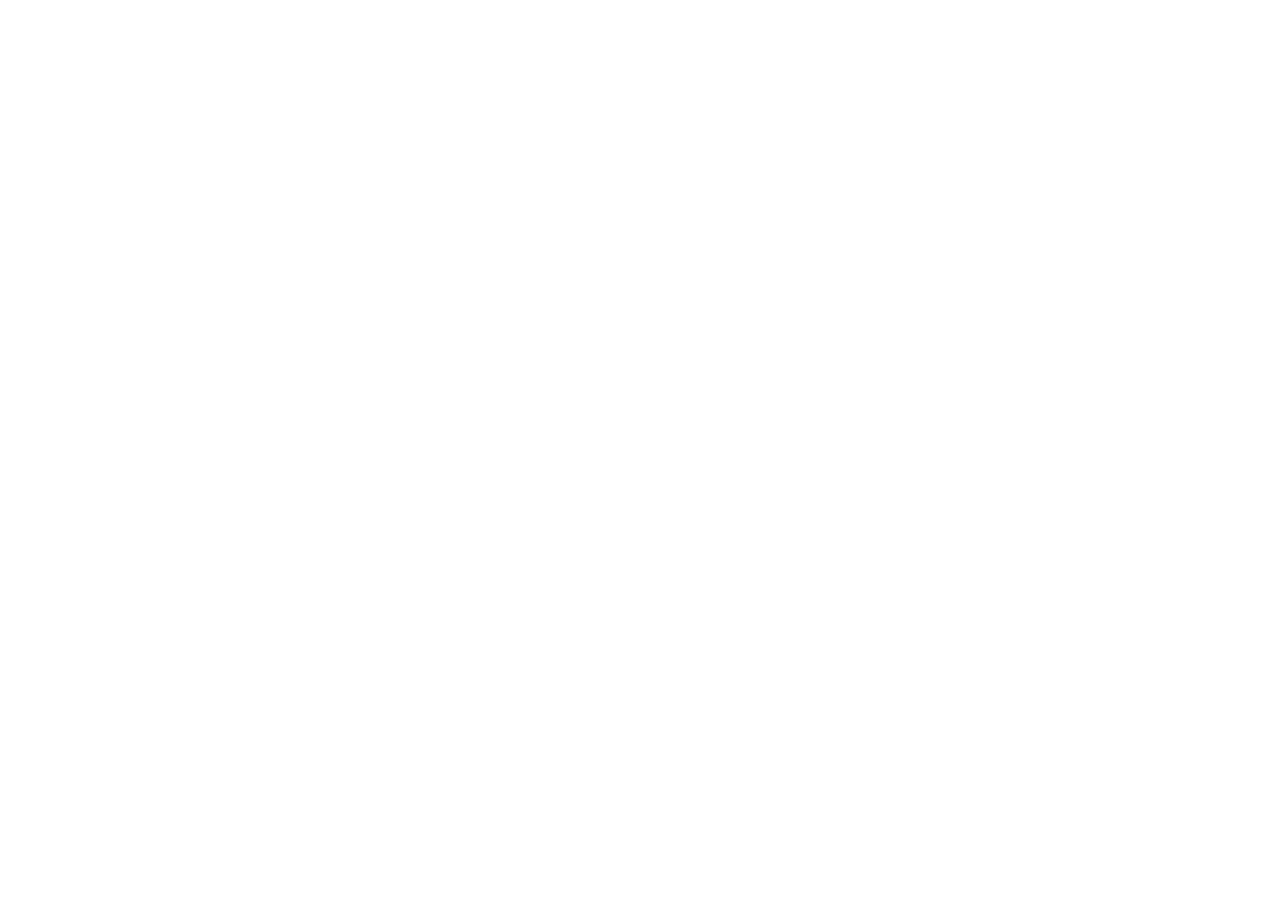
==== index.html @ 1223020d "started the project" ====
<!DOCTYPE html>
<html lang="en">
<head>
    <meta charset="UTF-8">
    <meta http-equiv="X-UA-Compatible" content="IE=edge">
    <meta name="viewport" content="width=device-width, initial-scale=1.0">
    <title>Home-SHOP</title>
</head>
<body>
    
</body>
</html>
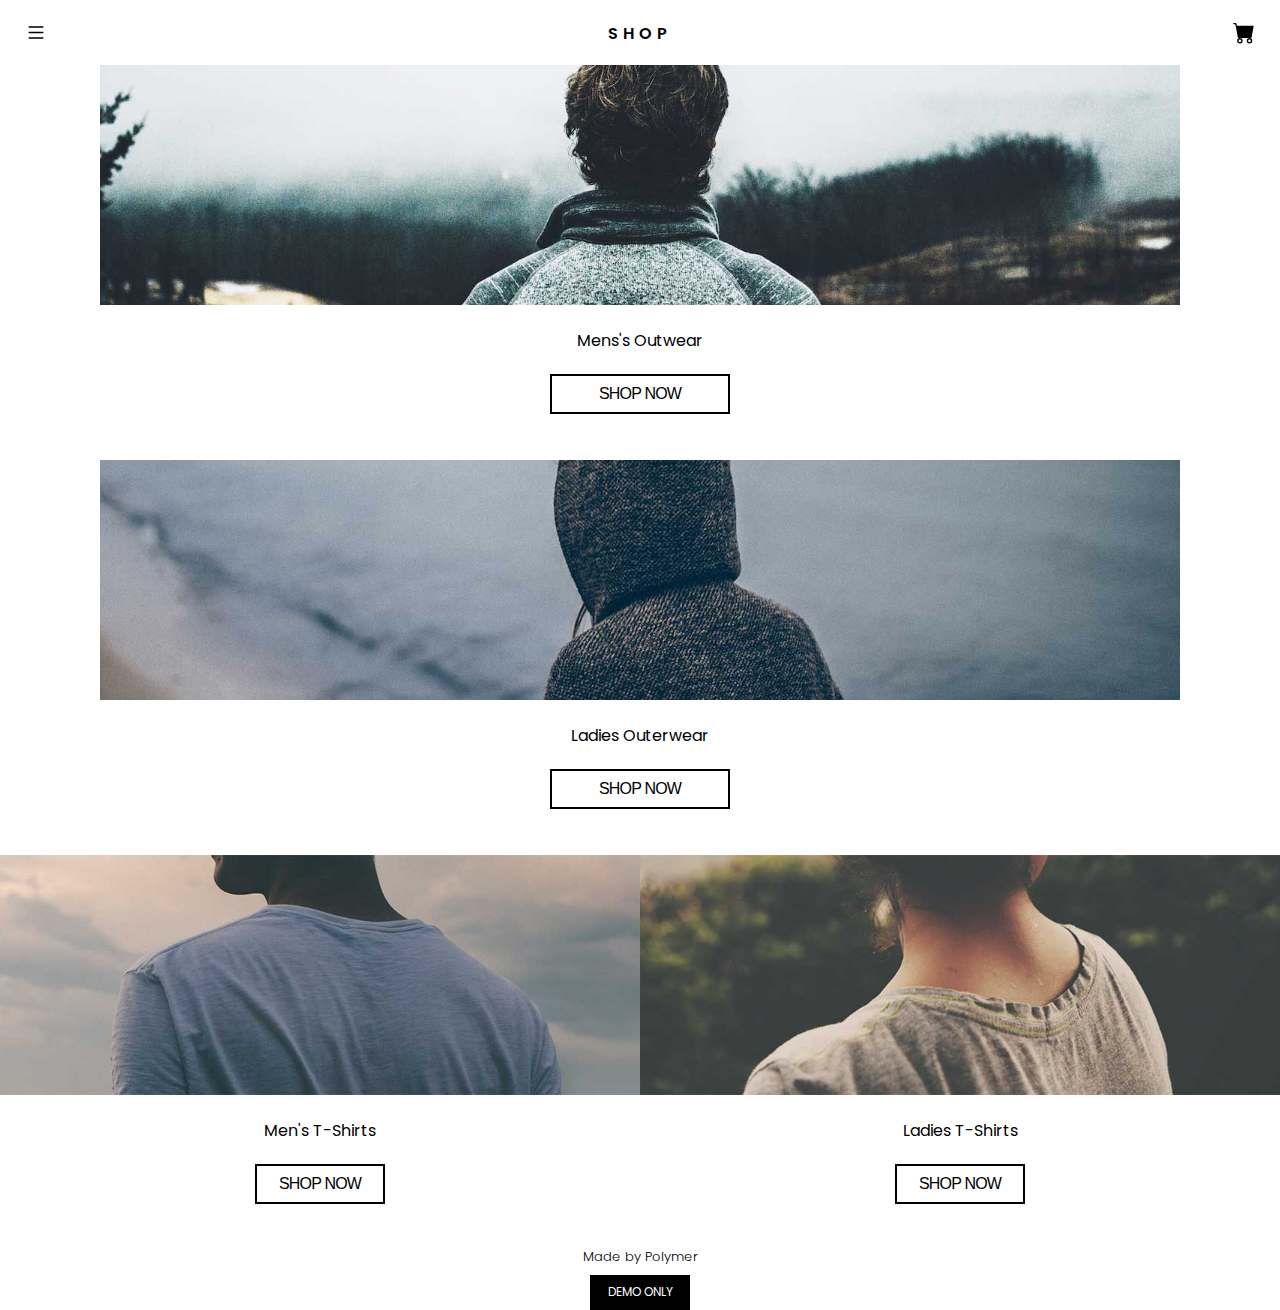
==== commit 4b236ec3: "completed index page mobile design" ====
--- a/index.html
+++ b/index.html
@@ -1,12 +1,85 @@
 <!DOCTYPE html>
 <html lang="en">
-<head>
-    <meta charset="UTF-8">
-    <meta http-equiv="X-UA-Compatible" content="IE=edge">
-    <meta name="viewport" content="width=device-width, initial-scale=1.0">
-    <title>Home-SHOP</title>
-</head>
-<body>
-    
-</body>
-</html>+  <head>
+    <meta charset="UTF-8" />
+    <meta http-equiv="X-UA-Compatible" content="IE=edge" />
+    <meta name="viewport" content="width=device-width, initial-scale=1.0" />
+    <title>Home - SHOP</title>
+    <link rel="preconnect" href="https://fonts.googleapis.com" />
+    <link rel="preconnect" href="https://fonts.gstatic.com" crossorigin />
+    <!-- font-family: 'Poppins', sans-serif; -->
+    <link rel="preconnect" href="https://fonts.googleapis.com" />
+    <link rel="preconnect" href="https://fonts.gstatic.com" crossorigin />
+    <link
+      href="https://fonts.googleapis.com/css2?family=Poppins:wght@300;400;600;700&display=swap"
+      rel="stylesheet"
+    />
+    <link rel="stylesheet" href="/assets/css/normalize.css" />
+    <link rel="stylesheet" href="/assets/css/style.css" />
+  </head>
+  <body>
+    <header>
+      <img src="/assets/images/menu-icon.svg" alt="" class="header-menu-icon" />
+      <p class="header-title">SHOP</p>
+      <img src="/assets/images/cart-icon.svg" alt="" class="header-cart-icon" />
+    </header>
+    <section>
+      <div class="top-link-bar">
+        <div class="topbar-style-link">Mens's Outwear</div>
+        <div class="topbar-style-link">Ladies Outwear</div>
+        <div class="topbar-style-link">Mens's T-shirs</div>
+        <div class="topbar-style-link">Ladies T-shirts</div>
+      </div>
+      <div class="shop-style">
+        <div class="style-image-container">
+          <img
+            src="assets/images/mens_outerwear.jpg"
+            alt=""
+            class="shop-style-image"
+          />
+        </div>
+        <p class="shop-style-title">Mens's Outwear</p>
+        <button class="shop-style-button">SHOP NOW</button>
+      </div>
+      <div class="shop-style">
+        <div class="style-image-container">
+          <img
+            src="assets/images/ladies_outerwear.jpg"
+            alt=""
+            class="shop-style-image"
+          />
+        </div>
+        <p class="shop-style-title">Ladies Outerwear</p>
+        <button class="shop-style-button">SHOP NOW</button>
+      </div>
+      <div class="costom-style">
+        <div class="shop-style">
+          <div class="style-image-container">
+            <img
+              src="assets/images/mens_tshirts.jpg"
+              alt=""
+              class="shop-style-image"
+            />
+          </div>
+          <p class="shop-style-title">Men's T-Shirts</p>
+          <button class="shop-style-button">SHOP NOW</button>
+        </div>
+        <div class="shop-style">
+          <div class="style-image-container">
+            <img
+              src="assets/images/ladies_tshirts.jpg"
+              alt=""
+              class="shop-style-image"
+            />
+          </div>
+          <p class="shop-style-title">Ladies T-Shirts</p>
+          <button class="shop-style-button">SHOP NOW</button>
+        </div>
+      </div>
+    </section>
+    <footer>
+      <div class="source-link">Made by Polymer</div>
+      <div class="demo-only">DEMO ONLY</div>
+    </footer>
+  </body>
+</html>
--- a/assets/css/style.css
+++ b/assets/css/style.css
@@ -0,0 +1,129 @@
+/*Mobile First Approach*/
+
+html,
+body {
+  font-family: "Poppins", sans-serif;
+  margin: 0;
+  padding: 0;
+  width: 100%;
+  font-size: 16px;
+}
+
+body {
+  width: 100%;
+}
+
+/* header */
+
+header {
+  display: flex;
+  justify-content: space-between;
+  height: 65px;
+}
+
+.header-menu-icon {
+  width: 22px;
+  margin-left: 25px;
+}
+
+.header-title {
+  font-weight: 600;
+  letter-spacing: 5px;
+  margin-top: 25px;
+}
+
+.header-cart-icon {
+  width: 22px;
+  margin-right: 25px;
+}
+
+/* top link bar */
+
+.top-link-bar {
+  display: none;
+}
+
+/* shop style */
+
+.shop-style {
+  display: flex;
+  align-items: center;
+  flex-direction: column;
+  height: 395px;
+  gap: 7px;
+}
+
+.shop-image-container {
+  height: 240px;
+}
+
+.shop-style-image {
+  width: 100%;
+  height: 240px;
+  object-fit: cover;
+}
+
+.shop-style-title {
+  font-weight: 400;
+}
+
+.shop-style-button {
+  align-items: center;
+  background-color: #fff;
+  border: 2px solid #000;
+  box-sizing: border-box;
+  color: #000;
+  cursor: pointer;
+  display: inline-flex;
+  fill: #000;
+  font-family: Inter, sans-serif;
+  font-weight: 400;
+  height: 40px;
+  justify-content: center;
+  letter-spacing: -0.8px;
+  line-height: 24px;
+  width: 180px;
+  outline: 0;
+  padding: 0 17px;
+  text-align: center;
+  text-decoration: none;
+  transition: all 0.3s;
+  user-select: none;
+  -webkit-user-select: none;
+  touch-action: manipulation;
+}
+
+/* Costom style */
+
+.costom-style {
+  display: flex;
+}
+
+.costom-style .shop-style-button {
+  width: 130px;
+}
+
+/*footer*/
+
+footer {
+  display: flex;
+  align-items: center;
+  flex-direction: column;
+  height: 60px;
+}
+
+.source-link {
+  font-size: 13px;
+  font-weight: 300;
+  padding-bottom: 10px;
+}
+
+.demo-only {
+  height: 30px;
+  width: 100px;
+  background-color: black;
+  color: white;
+  text-align: center;
+  font-size: 12px;
+  padding-top: 10px;
+}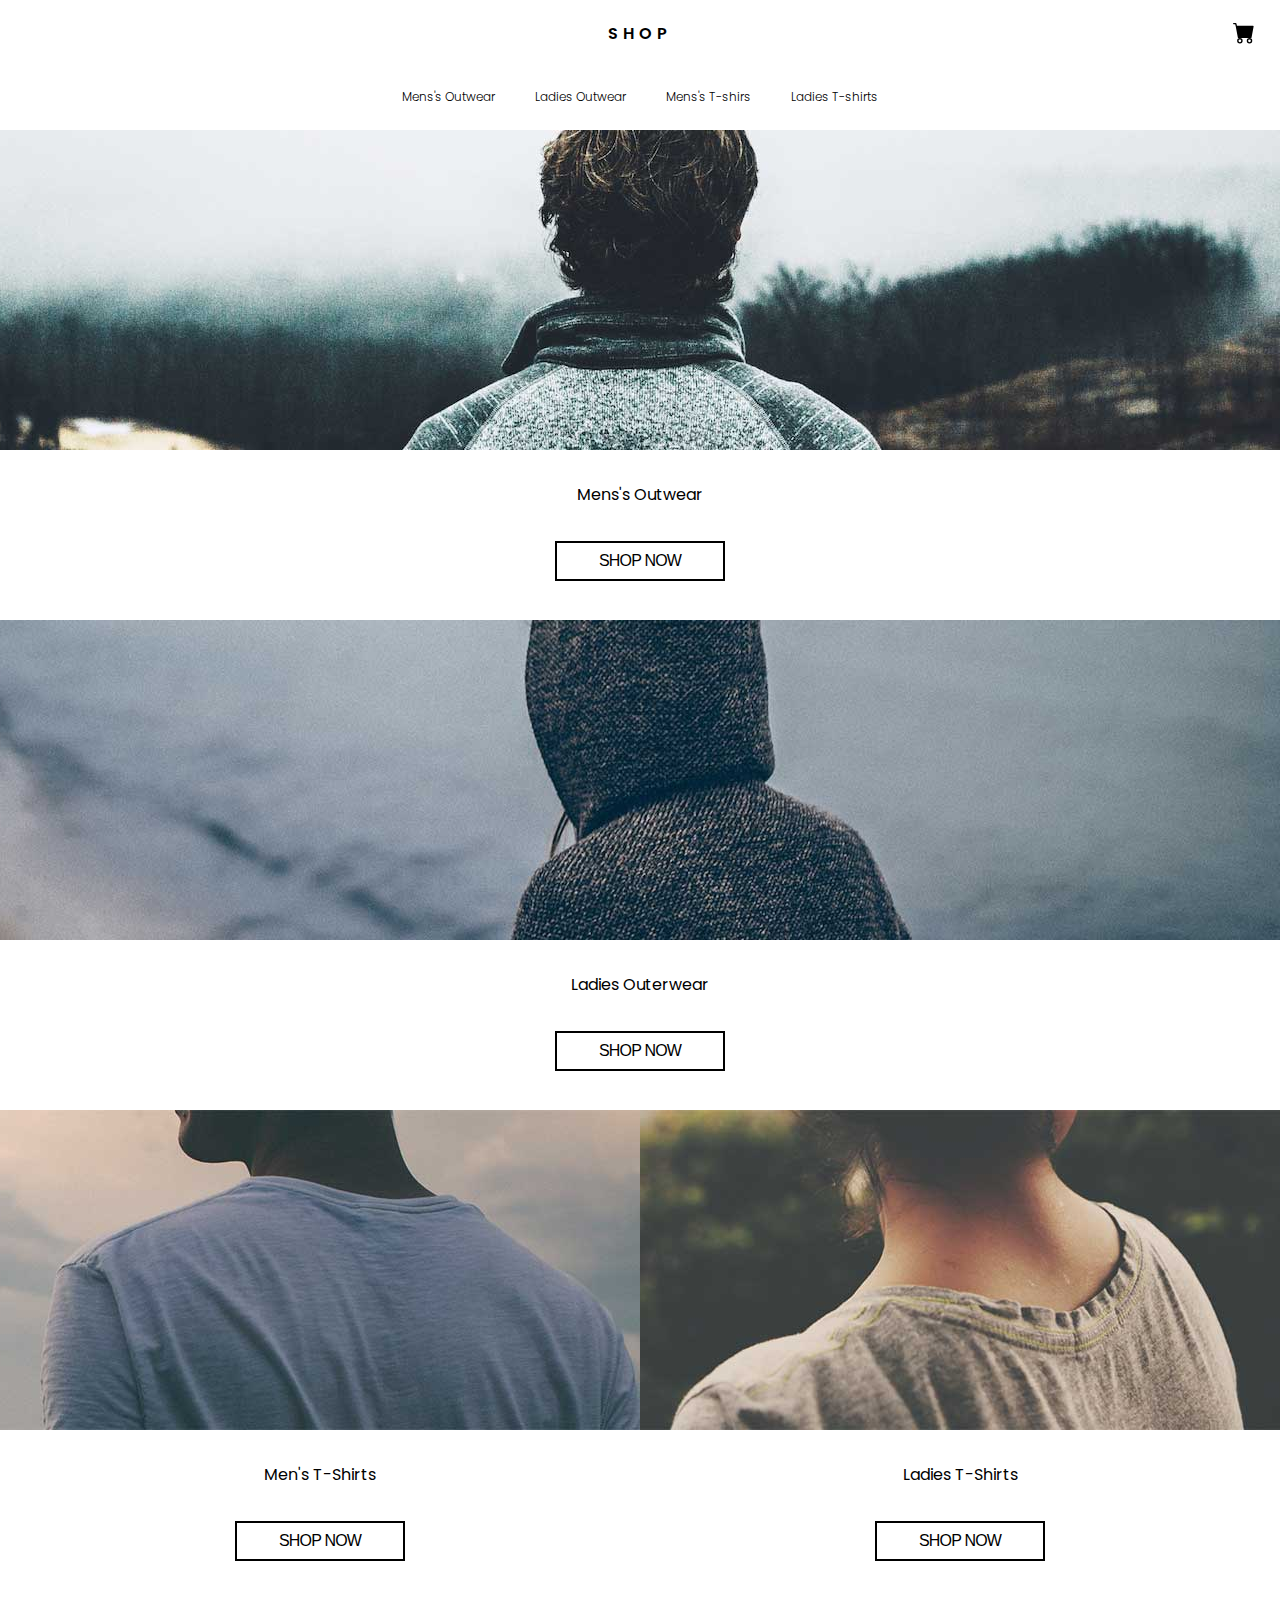
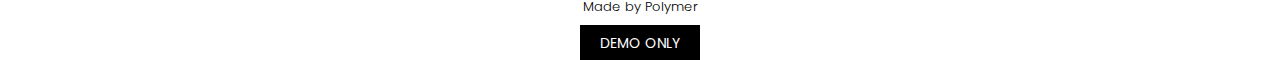
==== commit 96fd1534: "modified for clean code" ====
--- a/index.html
+++ b/index.html
@@ -52,7 +52,7 @@
         <p class="shop-style-title">Ladies Outerwear</p>
         <button class="shop-style-button">SHOP NOW</button>
       </div>
-      <div class="costom-style">
+      <div class="custom-style">
         <div class="shop-style">
           <div class="style-image-container">
             <img
--- a/assets/css/style.css
+++ b/assets/css/style.css
@@ -95,11 +95,11 @@
 
 /* Costom style */
 
-.costom-style {
+.custom-style {
   display: flex;
 }
 
-.costom-style .shop-style-button {
+.custom-style .shop-style-button {
   width: 130px;
 }
 
@@ -126,4 +126,74 @@
   text-align: center;
   font-size: 12px;
   padding-top: 10px;
-}+}
+
+/* For tablet */
+
+@media all and (min-width: 768px) {
+  /* header */
+
+  .header-menu-icon {
+    visibility: hidden;
+  }
+
+  /* top link bar */
+
+  .top-link-bar {
+    display: flex;
+    justify-content: center;
+    gap: 40px;
+    font-size: 12px;
+    font-weight: 300;
+    height: 40px;
+    margin-top: 25px;
+  }
+
+  /* shop-style */
+
+  .shop-style {
+    height: 490px;
+  }
+
+  .shop-image-container {
+    height: 320px;
+  }
+
+  .shop-style-image {
+    height: 320px;
+  }
+
+  .shop-style-title {
+    margin-top: 25px;
+  }
+
+  .shop-style-button {
+    margin-top: 13px;
+    width: 170px;
+  }
+
+  /* custom-style */
+
+  .custom-style .shop-style-button {
+    width: 170px;
+  }
+
+  /* footer */
+  .demo-only {
+    width: 120px;
+    font-size: 14px;
+  }
+}
+
+/*FOR 1080p desktop*/
+
+@media all and (min-width: 1440px) {
+  /* costom style*/
+  .custom-style {
+    display: flex;
+    justify-content: center;
+  }
+  .custom-style .shop-style {
+    width: 720px;
+  }
+}
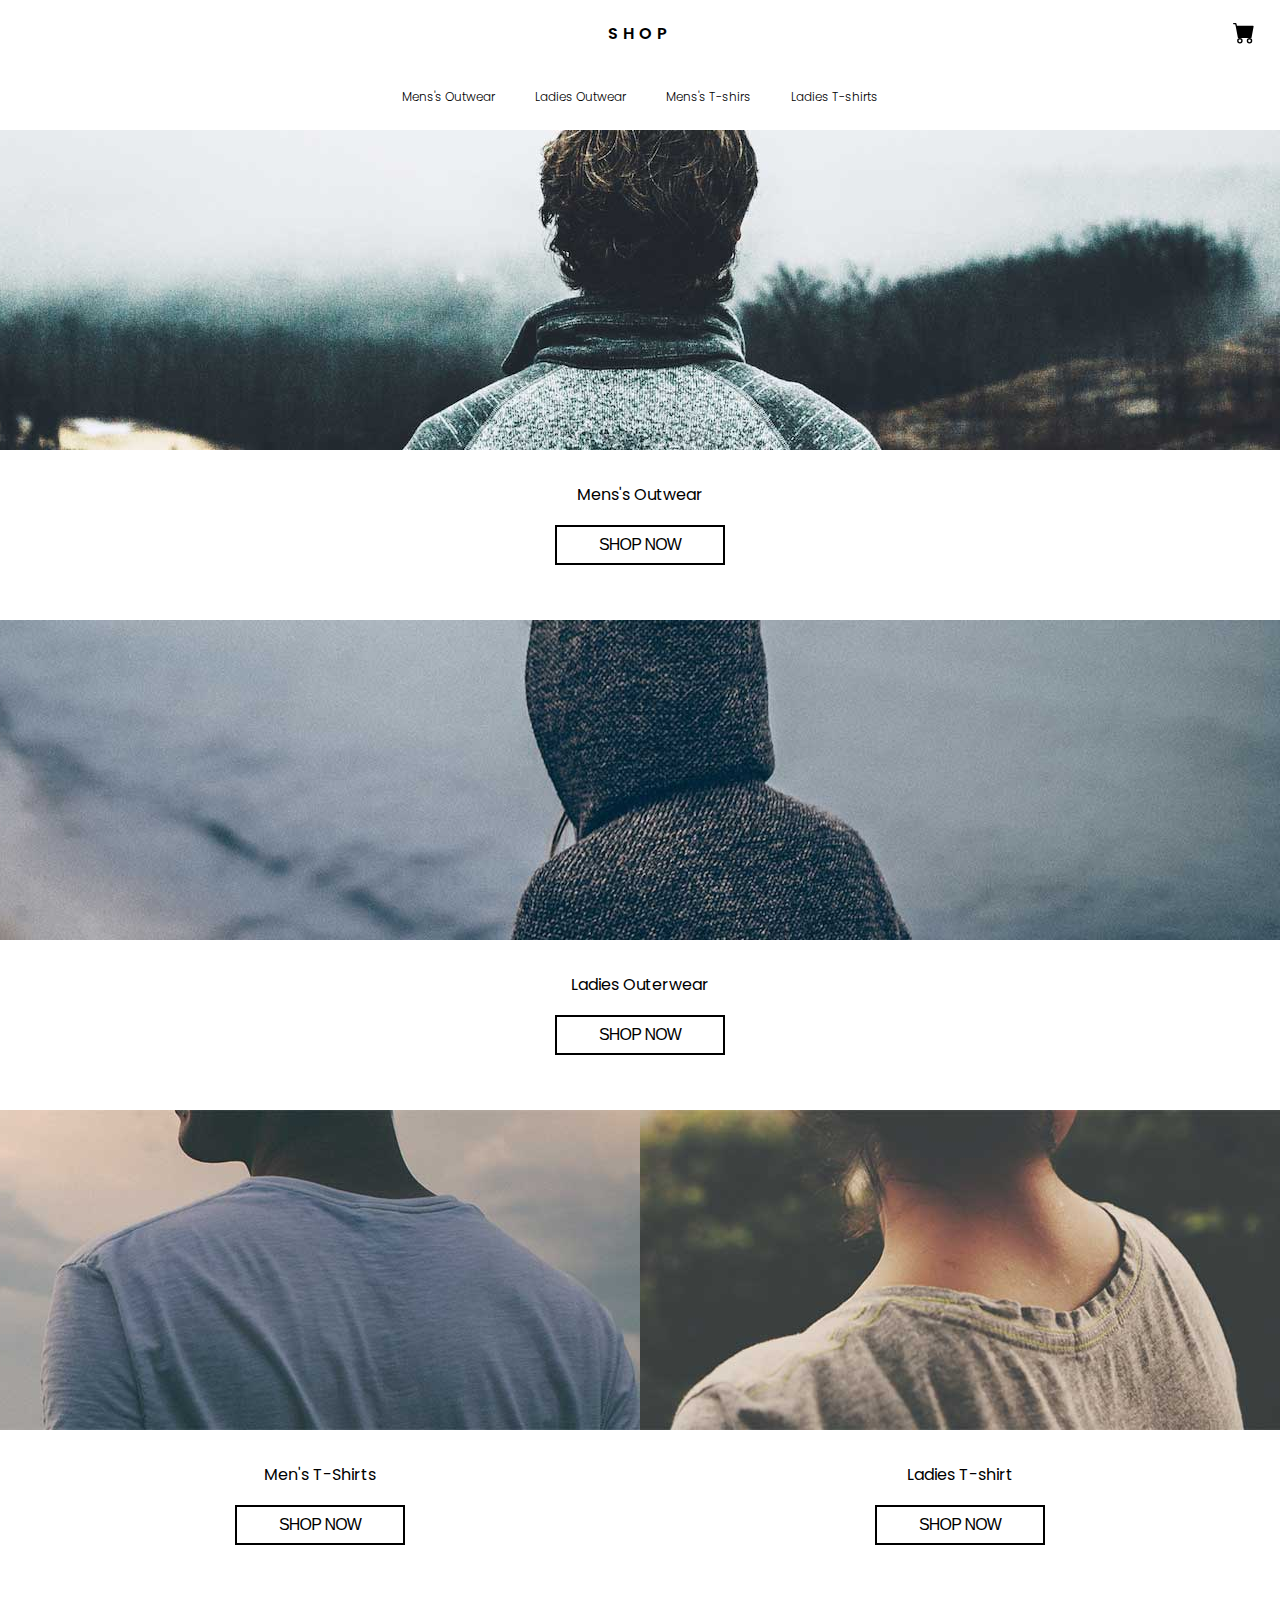
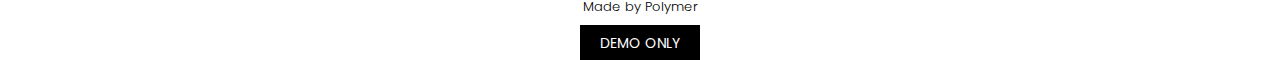
==== commit 30e59474: "modified to add link" ====
--- a/index.html
+++ b/index.html
@@ -38,7 +38,7 @@
             class="shop-style-image"
           />
         </div>
-        <p class="shop-style-title">Mens's Outwear</p>
+        <a href="outfit.html" class="shop-style-title">Mens's Outwear</a>
         <button class="shop-style-button">SHOP NOW</button>
       </div>
       <div class="shop-style">
@@ -49,7 +49,7 @@
             class="shop-style-image"
           />
         </div>
-        <p class="shop-style-title">Ladies Outerwear</p>
+        <a href="outfit.html" class="shop-style-title">Ladies Outerwear</a>
         <button class="shop-style-button">SHOP NOW</button>
       </div>
       <div class="custom-style">
@@ -61,7 +61,7 @@
               class="shop-style-image"
             />
           </div>
-          <p class="shop-style-title">Men's T-Shirts</p>
+          <a href="outfit.html" class="shop-style-title">Men's T-Shirts</a>
           <button class="shop-style-button">SHOP NOW</button>
         </div>
         <div class="shop-style">
@@ -72,7 +72,7 @@
               class="shop-style-image"
             />
           </div>
-          <p class="shop-style-title">Ladies T-Shirts</p>
+          <a href="outfit.html" class="shop-style-title">Ladies T-shirt</a>
           <button class="shop-style-button">SHOP NOW</button>
         </div>
       </div>
--- a/assets/css/style.css
+++ b/assets/css/style.css
@@ -65,6 +65,8 @@
 
 .shop-style-title {
   font-weight: 400;
+  text-decoration: none !important;
+  color: inherit;
 }
 
 .shop-style-button {
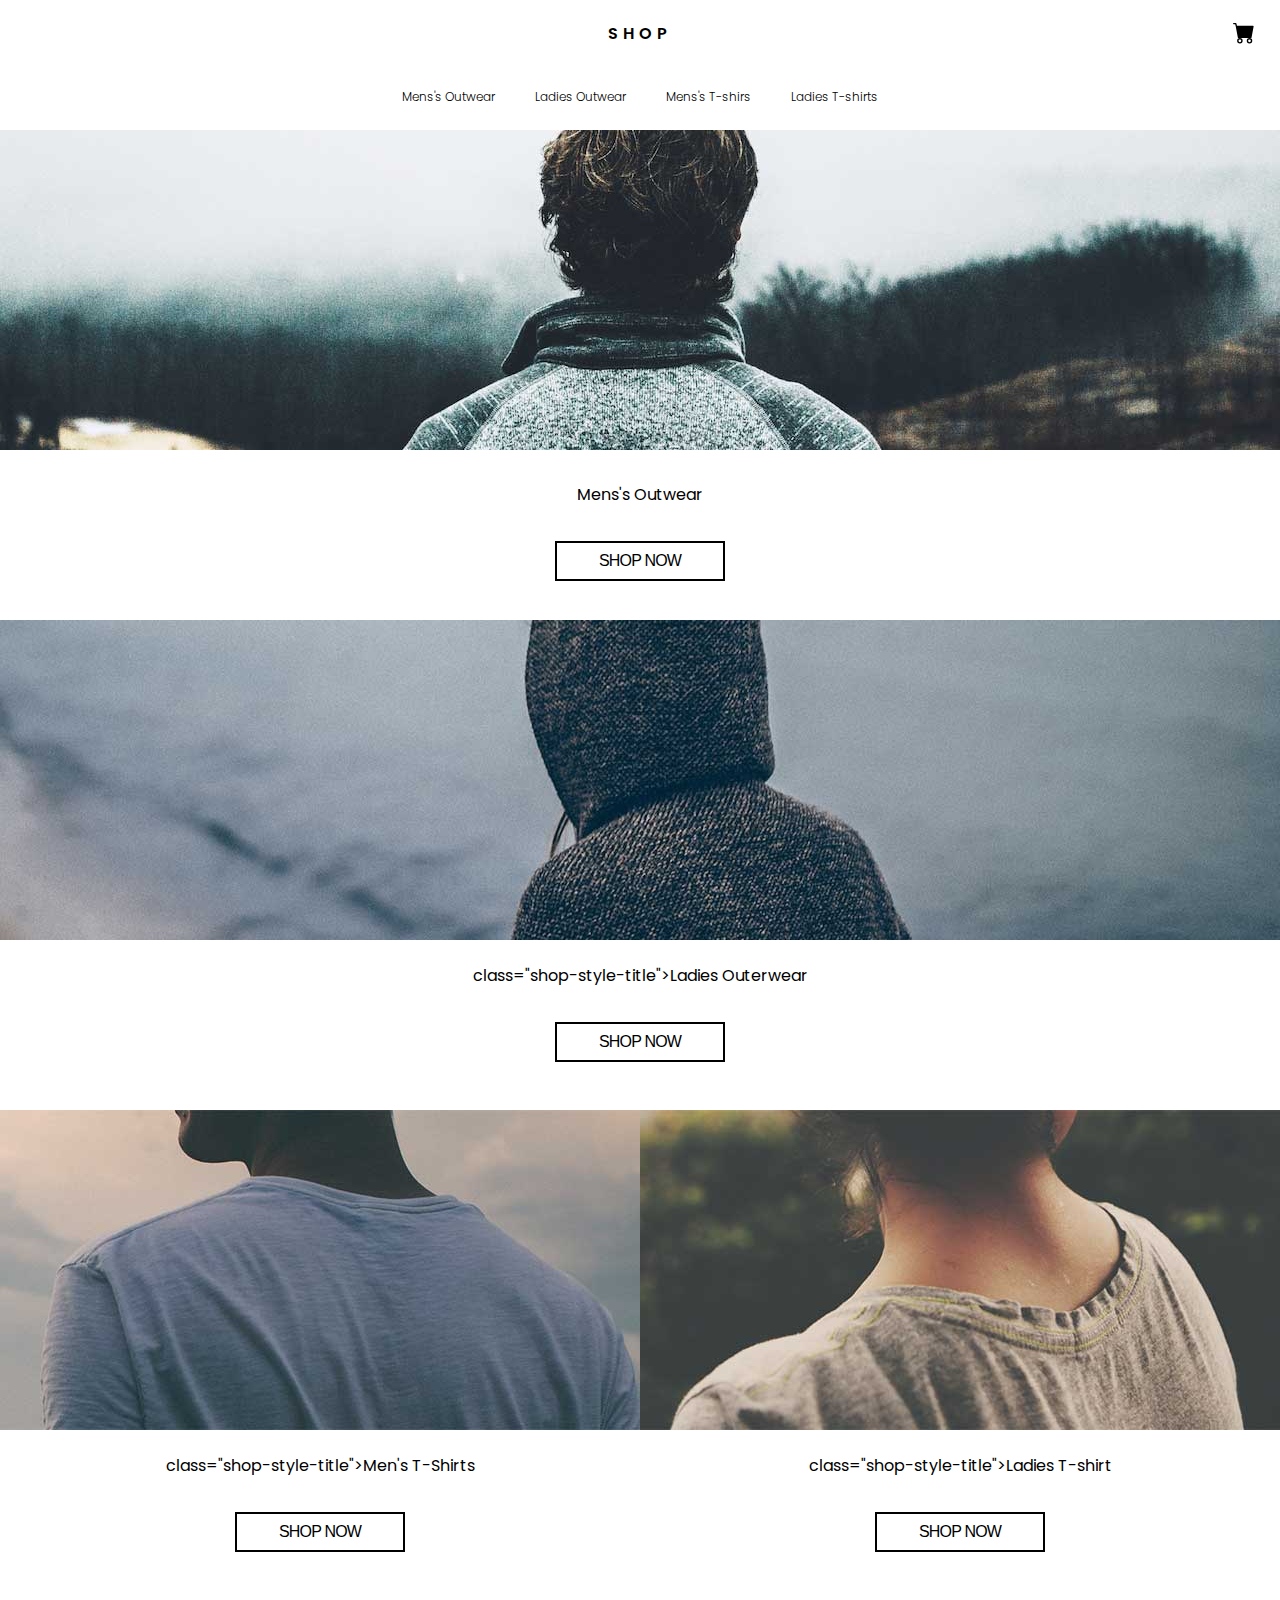
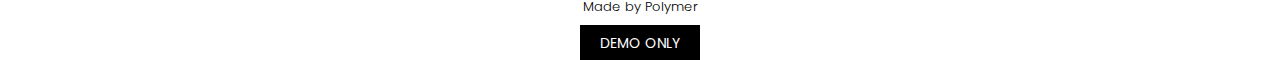
==== commit b0fb11d9: "modified to add outfit link" ====
--- a/index.html
+++ b/index.html
@@ -25,10 +25,18 @@
     </header>
     <section>
       <div class="top-link-bar">
-        <div class="topbar-style-link">Mens's Outwear</div>
-        <div class="topbar-style-link">Ladies Outwear</div>
-        <div class="topbar-style-link">Mens's T-shirs</div>
-        <div class="topbar-style-link">Ladies T-shirts</div>
+        <div class="topbar-style-link">
+          <a href="outfit.html" class="divlink">Mens's Outwear</a>
+        </div>
+        <div class="topbar-style-link">
+          <a href="outfit.html" class="divlink">Ladies Outwear</a>
+        </div>
+        <div class="topbar-style-link">
+          <a href="outfit.html" class="divlink">Mens's T-shirs</a>
+        </div>
+        <div class="topbar-style-link">
+          <a href="outfit.html" class="divlink">Ladies T-shirts</a>
+        </div>
       </div>
       <div class="shop-style">
         <div class="style-image-container">
@@ -38,8 +46,8 @@
             class="shop-style-image"
           />
         </div>
-        <a href="outfit.html" class="shop-style-title">Mens's Outwear</a>
-        <button class="shop-style-button">SHOP NOW</button>
+        <p class="shop-style-title">Mens's Outwear</p>
+        <button class="shop-style-button" onclick="window.location.href='outfit.html';">SHOP NOW</button>
       </div>
       <div class="shop-style">
         <div class="style-image-container">
@@ -49,8 +57,8 @@
             class="shop-style-image"
           />
         </div>
-        <a href="outfit.html" class="shop-style-title">Ladies Outerwear</a>
-        <button class="shop-style-button">SHOP NOW</button>
+        <p>class="shop-style-title">Ladies Outerwear</p>
+        <button class="shop-style-button" onclick="window.location.href='outfit.html';">SHOP NOW</button>
       </div>
       <div class="custom-style">
         <div class="shop-style">
@@ -61,8 +69,8 @@
               class="shop-style-image"
             />
           </div>
-          <a href="outfit.html" class="shop-style-title">Men's T-Shirts</a>
-          <button class="shop-style-button">SHOP NOW</button>
+          <p>class="shop-style-title">Men's T-Shirts</p>
+          <button class="shop-style-button" onclick="window.location.href='outfit.html';">SHOP NOW</button>
         </div>
         <div class="shop-style">
           <div class="style-image-container">
@@ -72,8 +80,8 @@
               class="shop-style-image"
             />
           </div>
-          <a href="outfit.html" class="shop-style-title">Ladies T-shirt</a>
-          <button class="shop-style-button">SHOP NOW</button>
+          <p>class="shop-style-title">Ladies T-shirt</p>
+          <button class="shop-style-button" onclick="window.location.href='outfit.html';">SHOP NOW</button>
         </div>
       </div>
     </section>
--- a/assets/css/style.css
+++ b/assets/css/style.css
@@ -13,6 +13,11 @@
   width: 100%;
 }
 
+.divlink {
+  text-decoration: none !important;
+  color: inherit;
+}
+
 /* header */
 
 header {
@@ -65,8 +70,6 @@
 
 .shop-style-title {
   font-weight: 400;
-  text-decoration: none !important;
-  color: inherit;
 }
 
 .shop-style-button {
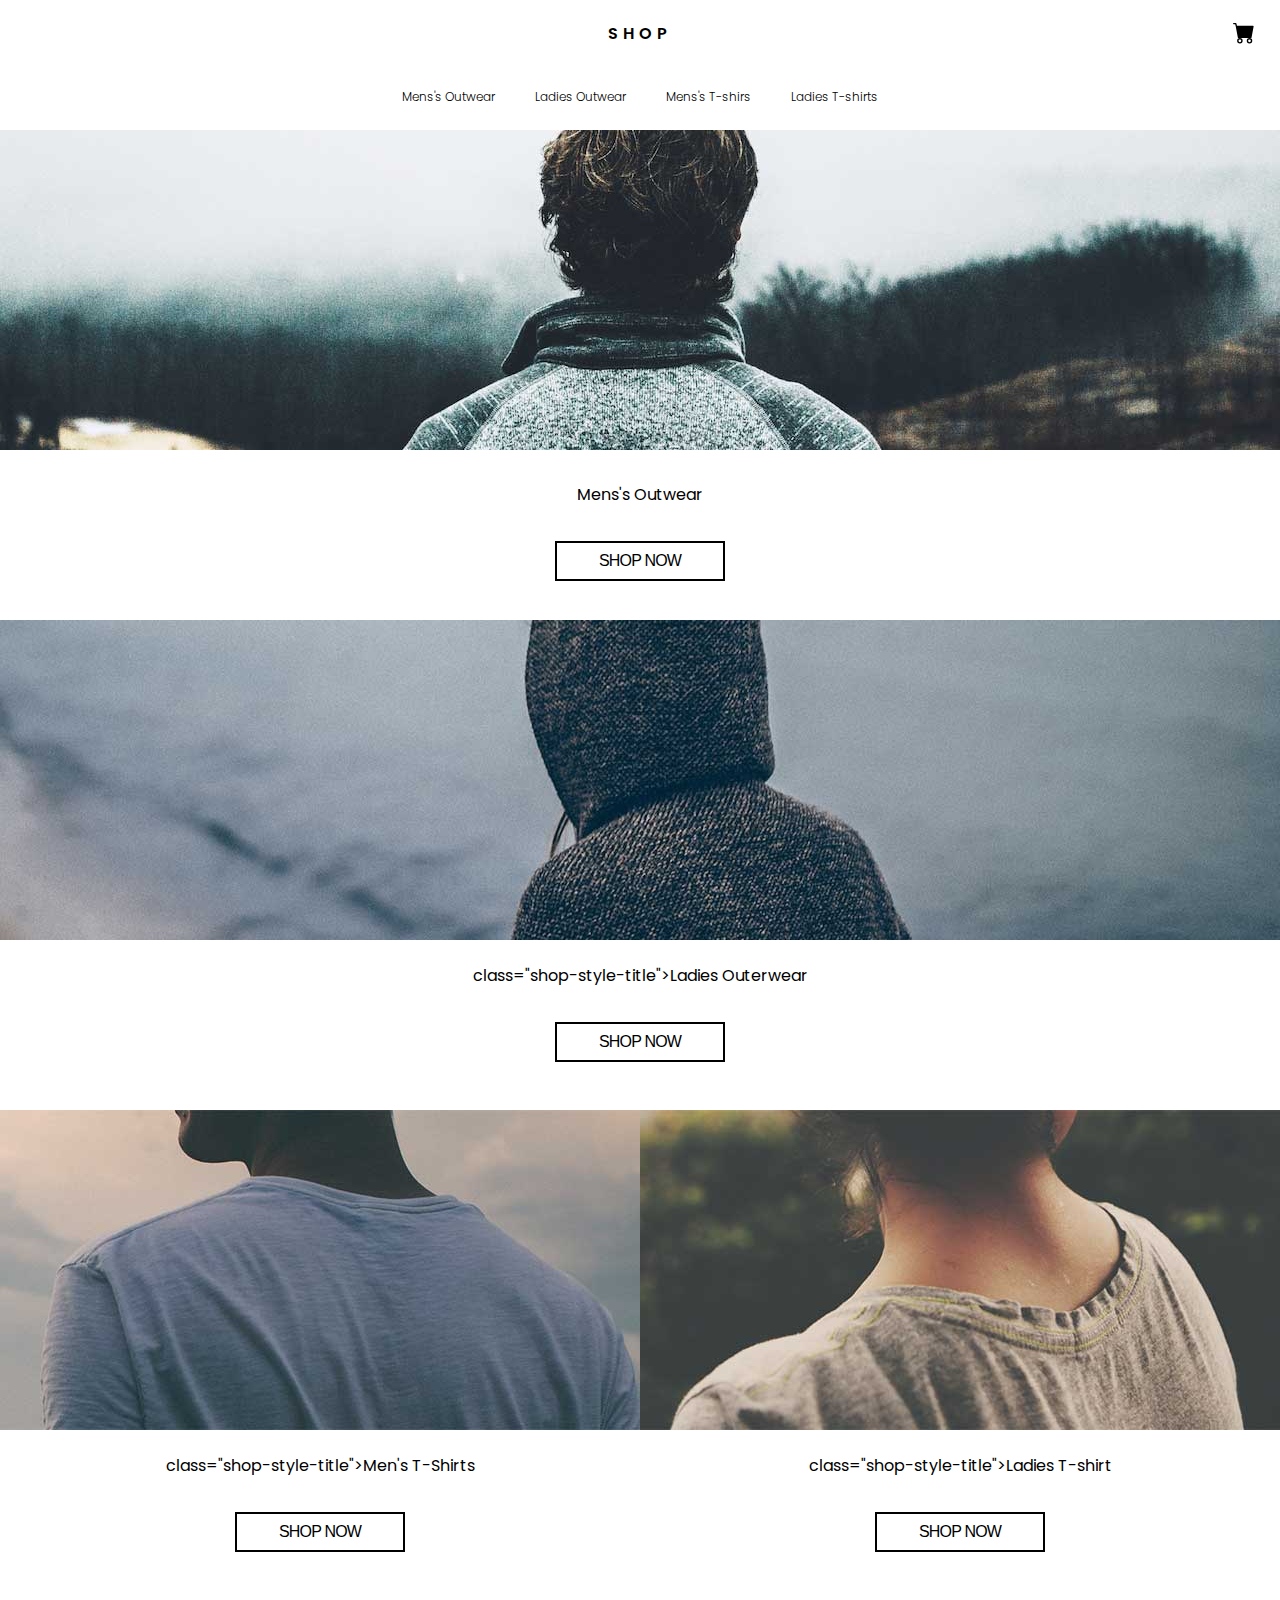
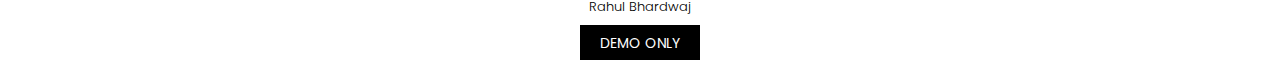
==== commit ba377577: "added links" ====
--- a/index.html
+++ b/index.html
@@ -20,7 +20,7 @@
   <body>
     <header>
       <img src="/assets/images/menu-icon.svg" alt="" class="header-menu-icon" />
-      <p class="header-title">SHOP</p>
+      <a class="header-title" href="index.html">SHOP</a>
       <img src="/assets/images/cart-icon.svg" alt="" class="header-cart-icon" />
     </header>
     <section>
@@ -40,22 +40,26 @@
       </div>
       <div class="shop-style">
         <div class="style-image-container">
+          <a href="outfit.html">
           <img
             src="assets/images/mens_outerwear.jpg"
             alt=""
             class="shop-style-image"
           />
+          </a>
         </div>
         <p class="shop-style-title">Mens's Outwear</p>
         <button class="shop-style-button" onclick="window.location.href='outfit.html';">SHOP NOW</button>
       </div>
       <div class="shop-style">
         <div class="style-image-container">
+          <a href="outfit.html">
           <img
             src="assets/images/ladies_outerwear.jpg"
             alt=""
             class="shop-style-image"
           />
+          </a>
         </div>
         <p>class="shop-style-title">Ladies Outerwear</p>
         <button class="shop-style-button" onclick="window.location.href='outfit.html';">SHOP NOW</button>
@@ -63,22 +67,26 @@
       <div class="custom-style">
         <div class="shop-style">
           <div class="style-image-container">
+            <a href="outfit.html">
             <img
               src="assets/images/mens_tshirts.jpg"
               alt=""
               class="shop-style-image"
             />
+            </a>
           </div>
           <p>class="shop-style-title">Men's T-Shirts</p>
           <button class="shop-style-button" onclick="window.location.href='outfit.html';">SHOP NOW</button>
         </div>
         <div class="shop-style">
           <div class="style-image-container">
+            <a href="outfit.html">
             <img
               src="assets/images/ladies_tshirts.jpg"
               alt=""
               class="shop-style-image"
             />
+            </a>
           </div>
           <p>class="shop-style-title">Ladies T-shirt</p>
           <button class="shop-style-button" onclick="window.location.href='outfit.html';">SHOP NOW</button>
@@ -86,7 +94,7 @@
       </div>
     </section>
     <footer>
-      <div class="source-link">Made by Polymer</div>
+      <div class="source-link">Rahul Bhardwaj</div>
       <div class="demo-only">DEMO ONLY</div>
     </footer>
   </body>
--- a/assets/css/style.css
+++ b/assets/css/style.css
@@ -35,6 +35,8 @@
   font-weight: 600;
   letter-spacing: 5px;
   margin-top: 25px;
+  text-decoration:none;
+  color: inherit;
 }
 
 .header-cart-icon {
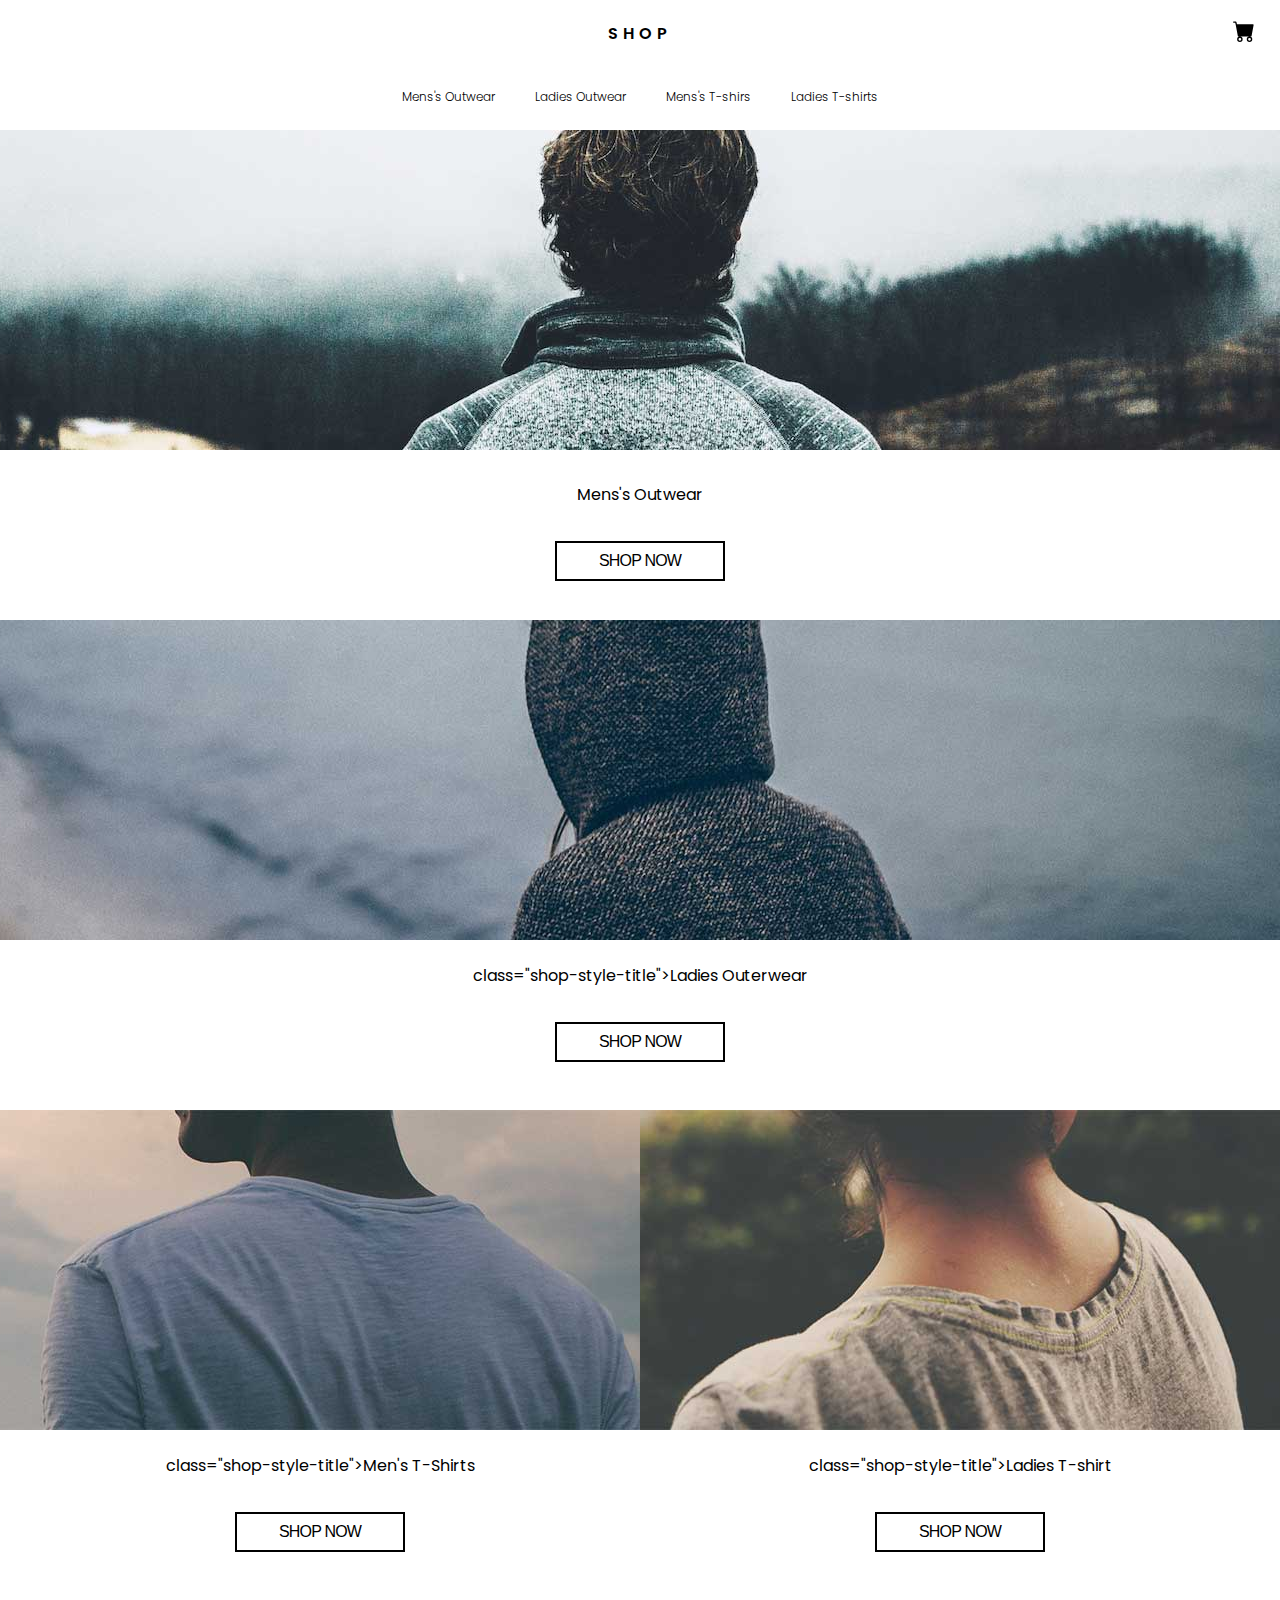
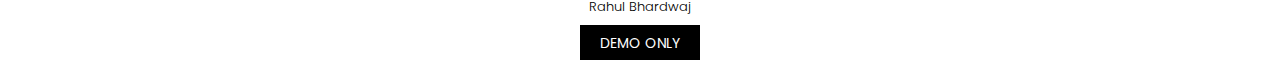
==== commit 30d9addc: "completed cart page" ====
--- a/index.html
+++ b/index.html
@@ -21,7 +21,7 @@
     <header>
       <img src="/assets/images/menu-icon.svg" alt="" class="header-menu-icon" />
       <a class="header-title" href="index.html">SHOP</a>
-      <img src="/assets/images/cart-icon.svg" alt="" class="header-cart-icon" />
+      <a href="cart.html" class="header-cart-icon"><img src="/assets/images/cart-icon.svg" alt="" /></a>
     </header>
     <section>
       <div class="top-link-bar">
--- a/assets/css/style.css
+++ b/assets/css/style.css
@@ -40,8 +40,12 @@
 }
 
 .header-cart-icon {
+  margin-top: 20px;
+  margin-right: 25px;
+}
+
+.header-cart-icon img{
   width: 22px;
-  margin-right: 25px;
 }
 
 /* top link bar */
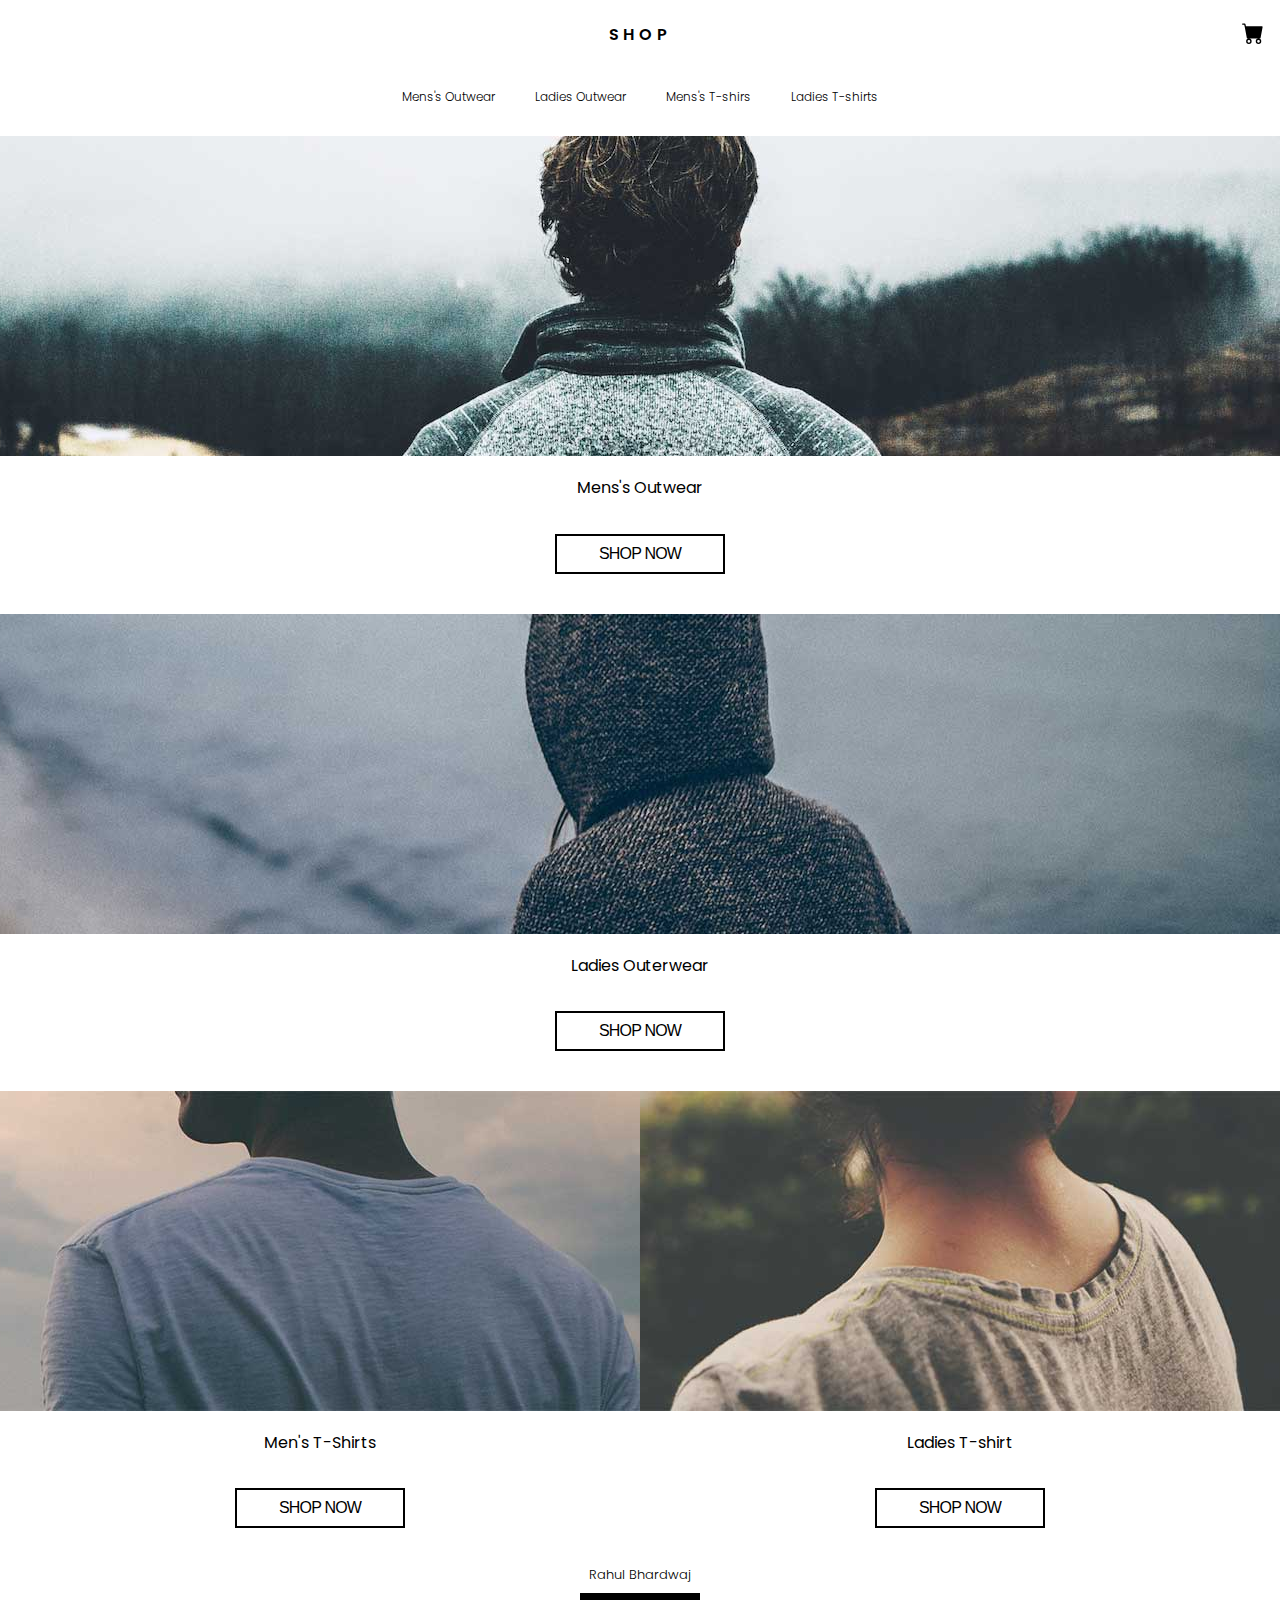
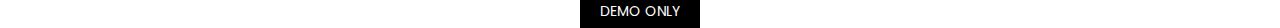
==== commit b1dcf6d0: "modified as per standard" ====
--- a/index.html
+++ b/index.html
@@ -5,6 +5,7 @@
     <meta http-equiv="X-UA-Compatible" content="IE=edge" />
     <meta name="viewport" content="width=device-width, initial-scale=1.0" />
     <title>Home - SHOP</title>
+    <link rel="icon" href="/assets/images/favicon.png" type="image/png"> 
     <link rel="preconnect" href="https://fonts.googleapis.com" />
     <link rel="preconnect" href="https://fonts.gstatic.com" crossorigin />
     <!-- font-family: 'Poppins', sans-serif; -->
@@ -13,83 +14,105 @@
     <link
       href="https://fonts.googleapis.com/css2?family=Poppins:wght@300;400;600;700&display=swap"
       rel="stylesheet"
-    />
+    /> 
     <link rel="stylesheet" href="/assets/css/normalize.css" />
     <link rel="stylesheet" href="/assets/css/style.css" />
   </head>
   <body>
     <header>
       <img src="/assets/images/menu-icon.svg" alt="" class="header-menu-icon" />
-      <a class="header-title" href="index.html">SHOP</a>
-      <a href="cart.html" class="header-cart-icon"><img src="/assets/images/cart-icon.svg" alt="" /></a>
+      <a class="header-title divlink" href="index.html">SHOP</a>
+      <a href="cart.html" class="header-cart-icon"
+        ><img src="/assets/images/cart-icon.svg" alt=""
+      /></a>
     </header>
     <section>
       <div class="top-link-bar">
-        <div class="topbar-style-link">
+        <div class="topbar-link">
           <a href="outfit.html" class="divlink">Mens's Outwear</a>
         </div>
-        <div class="topbar-style-link">
+        <div class="topbar-link">
           <a href="outfit.html" class="divlink">Ladies Outwear</a>
         </div>
-        <div class="topbar-style-link">
+        <div class="topbar-link">
           <a href="outfit.html" class="divlink">Mens's T-shirs</a>
         </div>
-        <div class="topbar-style-link">
+        <div class="topbar-link">
           <a href="outfit.html" class="divlink">Ladies T-shirts</a>
         </div>
       </div>
-      <div class="shop-style">
-        <div class="style-image-container">
+      <div class="outfit-category">
+        <div class="img-container">
           <a href="outfit.html">
-          <img
-            src="assets/images/mens_outerwear.jpg"
-            alt=""
-            class="shop-style-image"
-          />
+            <img
+              src="assets/images/mens_outerwear.jpg"
+              alt=""
+              class="outfit-img"
+            />
           </a>
         </div>
-        <p class="shop-style-title">Mens's Outwear</p>
-        <button class="shop-style-button" onclick="window.location.href='outfit.html';">SHOP NOW</button>
+        <p class="title">Mens's Outwear</p>
+        <button
+          class="visit-button"
+          onclick="window.location.href='outfit.html';"
+        >
+          SHOP NOW
+        </button>
       </div>
-      <div class="shop-style">
-        <div class="style-image-container">
+      <div class="outfit-category">
+        <div class="img-container">
           <a href="outfit.html">
-          <img
-            src="assets/images/ladies_outerwear.jpg"
-            alt=""
-            class="shop-style-image"
-          />
+            <img
+              src="assets/images/ladies_outerwear.jpg"
+              alt=""
+              class="outfit-img"
+            />
           </a>
         </div>
-        <p>class="shop-style-title">Ladies Outerwear</p>
-        <button class="shop-style-button" onclick="window.location.href='outfit.html';">SHOP NOW</button>
+        <p class="title">Ladies Outerwear</p>
+        <button
+          class="visit-button"
+          onclick="window.location.href='outfit.html';"
+        >
+          SHOP NOW
+        </button>
       </div>
       <div class="custom-style">
-        <div class="shop-style">
-          <div class="style-image-container">
+        <div class="outfit-category">
+          <div class="img-container">
             <a href="outfit.html">
-            <img
-              src="assets/images/mens_tshirts.jpg"
-              alt=""
-              class="shop-style-image"
-            />
+              <img
+                src="assets/images/mens_tshirts.jpg"
+                alt=""
+                class="outfit-img"
+              />
             </a>
           </div>
-          <p>class="shop-style-title">Men's T-Shirts</p>
-          <button class="shop-style-button" onclick="window.location.href='outfit.html';">SHOP NOW</button>
+          <p class="title">Men's T-Shirts</p>
+          <button
+            class="visit-button"
+            onclick="window.location.href='outfit.html';"
+          >
+            SHOP NOW
+          </button>
         </div>
-        <div class="shop-style">
-          <div class="style-image-container">
+        <div class="outfit-category">
+          <div class="img-container">
             <a href="outfit.html">
-            <img
-              src="assets/images/ladies_tshirts.jpg"
-              alt=""
-              class="shop-style-image"
-            />
+              <img
+                src="assets/images/ladies_tshirts.jpg"
+                alt=""
+                class="outfit-img"
+              />
             </a>
           </div>
-          <p>class="shop-style-title">Ladies T-shirt</p>
-          <button class="shop-style-button" onclick="window.location.href='outfit.html';">SHOP NOW</button>
+          <p class="title">Ladies T-shirt</p>
+          <button
+            class="visit-button"
+            onclick="window.location.href='outfit.html';"
+          >
+            SHOP NOW
+          </button>
         </div>
       </div>
     </section>
--- a/assets/css/style.css
+++ b/assets/css/style.css
@@ -7,10 +7,6 @@
   padding: 0;
   width: 100%;
   font-size: 16px;
-}
-
-body {
-  width: 100%;
 }
 
 .divlink {
@@ -23,29 +19,26 @@
 header {
   display: flex;
   justify-content: space-between;
-  height: 65px;
+  padding: 0.6rem 1rem 0.6rem 1rem;
 }
 
 .header-menu-icon {
-  width: 22px;
-  margin-left: 25px;
+  padding-top: 0.2rem;
+  width: 1.4rem;
 }
 
 .header-title {
   font-weight: 600;
-  letter-spacing: 5px;
-  margin-top: 25px;
-  text-decoration:none;
-  color: inherit;
+  letter-spacing: 0.3rem;
+  padding-top: 1rem;
 }
 
 .header-cart-icon {
-  margin-top: 20px;
-  margin-right: 25px;
+  padding-top: 0.8rem;
 }
 
-.header-cart-icon img{
-  width: 22px;
+.header-cart-icon img {
+  width: 1.375rem;
 }
 
 /* top link bar */
@@ -56,29 +49,29 @@
 
 /* shop style */
 
-.shop-style {
+.outfit-category {
   display: flex;
   align-items: center;
   flex-direction: column;
-  height: 395px;
-  gap: 7px;
+  gap: 0.4375rem;
+  margin-bottom: 2.5rem;
 }
 
-.shop-image-container {
-  height: 240px;
+.outfit-category .img-container {
+  height: 15rem;
 }
 
-.shop-style-image {
+.outfit-img {
   width: 100%;
-  height: 240px;
+  height: 15rem;
   object-fit: cover;
 }
 
-.shop-style-title {
+.outfit-category title {
   font-weight: 400;
 }
 
-.shop-style-button {
+.outfit-category .visit-button {
   align-items: center;
   background-color: #fff;
   border: 2px solid #000;
@@ -89,13 +82,13 @@
   fill: #000;
   font-family: Inter, sans-serif;
   font-weight: 400;
-  height: 40px;
+  height: 2.5rem;
   justify-content: center;
   letter-spacing: -0.8px;
-  line-height: 24px;
-  width: 180px;
+  line-height: 1.5rem;
+  width: 11.25rem;
   outline: 0;
-  padding: 0 17px;
+  padding: 0 1.05rem;
   text-align: center;
   text-decoration: none;
   transition: all 0.3s;
@@ -110,8 +103,8 @@
   display: flex;
 }
 
-.custom-style .shop-style-button {
-  width: 130px;
+.custom-style .outfit-category .visit-button {
+  width: 8.125rem;
 }
 
 /*footer*/
@@ -120,23 +113,23 @@
   display: flex;
   align-items: center;
   flex-direction: column;
-  height: 60px;
+  height: 3.75rem;
 }
 
 .source-link {
-  font-size: 13px;
+  font-size: 0.8125rem;
   font-weight: 300;
-  padding-bottom: 10px;
+  padding-bottom: 0.625rem;
 }
 
 .demo-only {
-  height: 30px;
-  width: 100px;
+  height: 2.5rem;
+  width: 6.25rem;
   background-color: black;
   color: white;
   text-align: center;
-  font-size: 12px;
-  padding-top: 10px;
+  font-size: 0.75rem;
+  padding-top: 0.625rem;
 }
 
 /* For tablet */
@@ -153,46 +146,41 @@
   .top-link-bar {
     display: flex;
     justify-content: center;
-    gap: 40px;
-    font-size: 12px;
+    gap: 2.5rem;
+    font-size: 0.75rem;
     font-weight: 300;
-    height: 40px;
-    margin-top: 25px;
+    padding: 2rem;
   }
 
   /* shop-style */
 
-  .shop-style {
-    height: 490px;
+  .outfit-category .img-container {
+    height: 20rem;
   }
 
-  .shop-image-container {
-    height: 320px;
+  .outfit-img {
+    height: 20rem;
   }
 
-  .shop-style-image {
-    height: 320px;
+  .outfit-category title {
+    margin-top: 1.5625rem;
   }
 
-  .shop-style-title {
-    margin-top: 25px;
-  }
-
-  .shop-style-button {
-    margin-top: 13px;
-    width: 170px;
+  .outfit-category .visit-button {
+    margin-top: 0.8125rem;
+    width: 10.625rem;
   }
 
   /* custom-style */
 
-  .custom-style .shop-style-button {
-    width: 170px;
+  .custom-style .outfit-category .visit-button {
+    width: 10.625rem;
   }
 
   /* footer */
   .demo-only {
-    width: 120px;
-    font-size: 14px;
+    width: 7.5rem;
+    font-size: 0.875rem;
   }
 }
 
@@ -204,7 +192,7 @@
     display: flex;
     justify-content: center;
   }
-  .custom-style .shop-style {
-    width: 720px;
+  .custom-style .outfit-category {
+    width: 45rem;
   }
 }
